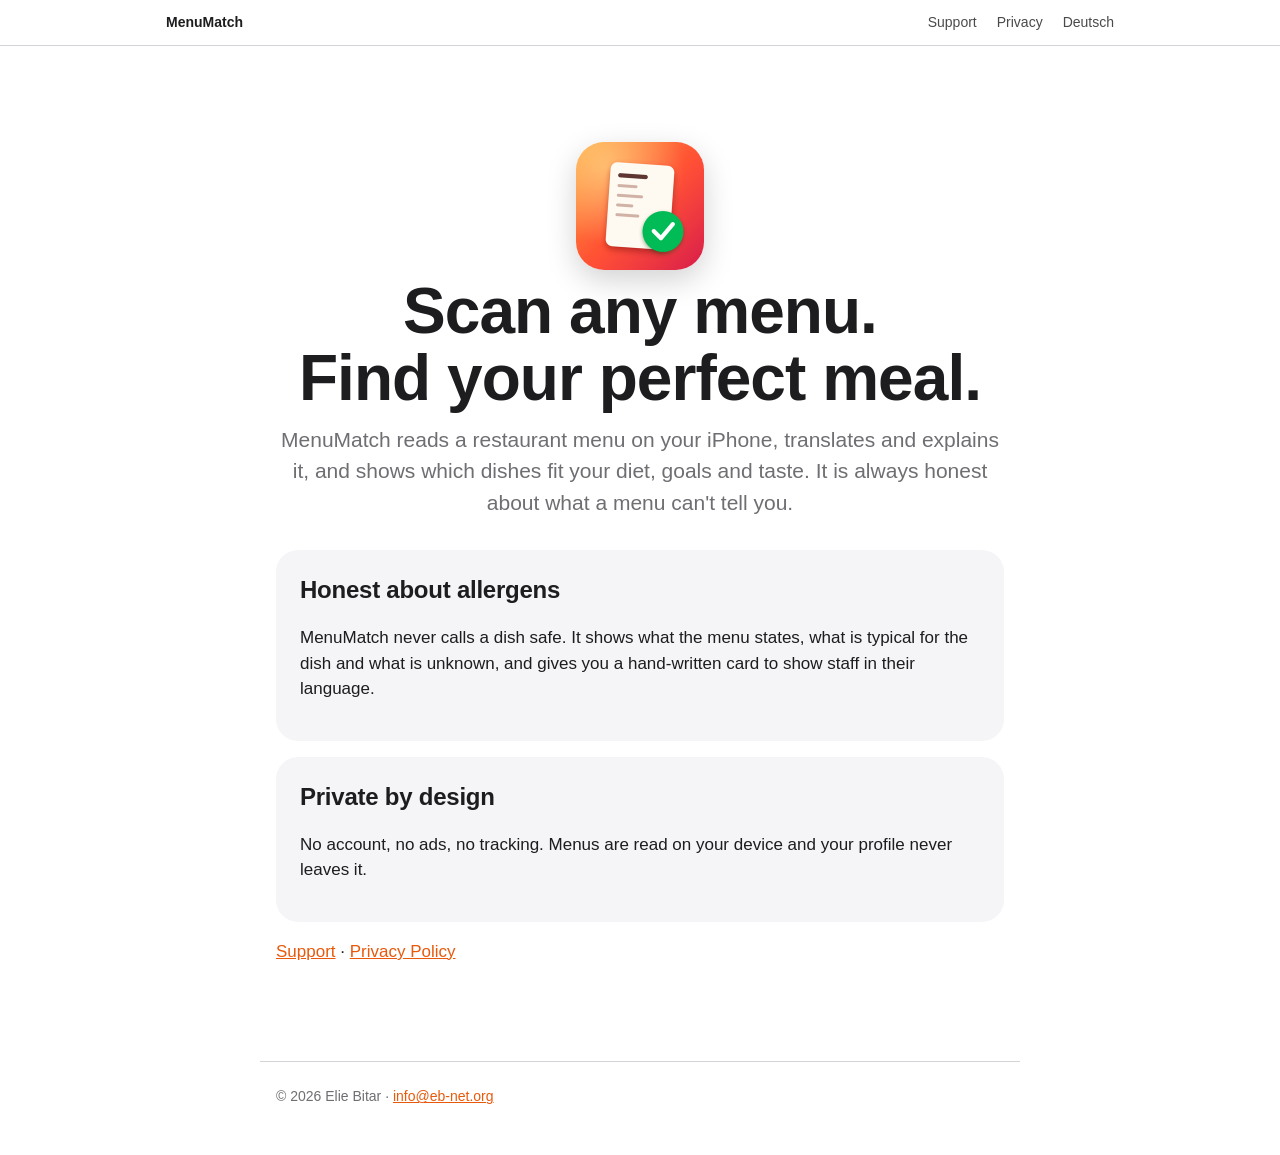
==== index.html @ 0ae488cf "MenuMatch support and privacy pages Co-Authored-By: Claude Opus 5.5 <noreply@anthropic.com>" ====
<!doctype html>
<html lang="en"><head><meta charset="utf-8"><meta name="viewport" content="width=device-width,initial-scale=1">
<title>MenuMatch</title><meta name="description" content="Scan any menu. Find your perfect meal."><meta name="color-scheme" content="light dark">
<link rel="icon" href="icon.png"><link rel="stylesheet" href="style.css"></head>
<body><nav><div><a class="brand" href="index.html">MenuMatch</a><a href="support.html">Support</a><a href="privacy.html">Privacy</a><a href="index-de.html" hreflang="de">Deutsch</a></div></nav>
<main>
<div class="hero"><img src="icon.png" alt="MenuMatch icon"><h1>Scan any menu.<br>Find your perfect meal.</h1>
<p class="lead">MenuMatch reads a restaurant menu on your iPhone, translates and explains it, and shows which dishes fit your diet, goals and taste. It is always honest about what a menu can't tell you.</p></div>
<div class="card"><h2 style="margin-top:0">Honest about allergens</h2><p>MenuMatch never calls a dish safe. It shows what the menu states, what is typical for the dish and what is unknown, and gives you a hand-written card to show staff in their language.</p></div>
<div class="card"><h2 style="margin-top:0">Private by design</h2><p>No account, no ads, no tracking. Menus are read on your device and your profile never leaves it.</p></div>
<p><a href="support.html">Support</a> · <a href="privacy.html">Privacy Policy</a></p></main>
<footer class="muted">© 2026 Elie Bitar · <a href="mailto:info@eb-net.org">info@eb-net.org</a></footer></body></html>
---- style.css ----
:root{--bg:#fff;--fg:#1d1d1f;--muted:#6e6e73;--card:#f5f5f7;--accent:#e8590c;--line:#d2d2d7}
@media (prefers-color-scheme:dark){:root{--bg:#000;--fg:#f5f5f7;--muted:#a1a1a6;--card:#1c1c1e;--accent:#ff8a3d;--line:#38383a}}
*{box-sizing:border-box}
body{margin:0;background:var(--bg);color:var(--fg);font:17px/1.5 -apple-system,BlinkMacSystemFont,"SF Pro Text","Helvetica Neue",sans-serif;-webkit-font-smoothing:antialiased}
nav{position:sticky;top:0;z-index:1;backdrop-filter:saturate(180%) blur(20px);-webkit-backdrop-filter:saturate(180%) blur(20px);background:color-mix(in srgb,var(--bg) 72%,transparent);border-bottom:1px solid var(--line)}
nav div{max-width:980px;margin:0 auto;padding:12px 16px;display:flex;gap:20px;align-items:center;font-size:14px}
nav a{color:var(--fg);text-decoration:none;opacity:.8}nav a:hover{opacity:1}nav .brand{font-weight:600;opacity:1;margin-right:auto}
main{max-width:760px;margin:0 auto;padding:56px 16px 80px}
h1{font-size:clamp(40px,7vw,64px);line-height:1.05;letter-spacing:-.015em;margin:0 0 12px;font-weight:700}
h2{font-size:24px;letter-spacing:-.01em;margin:40px 0 8px}
.lead{font-size:21px;color:var(--muted);margin:0 0 32px}
.card{background:var(--card);border-radius:22px;padding:22px 24px;margin:16px 0}
details{background:var(--card);border-radius:18px;padding:16px 20px;margin:10px 0}
summary{font-weight:600;cursor:pointer}details p{margin:10px 0 0;color:var(--muted)}
a{color:var(--accent)}.muted{color:var(--muted);font-size:14px}
ul{padding-left:20px}li{margin:6px 0}
.hero{text-align:center;padding-top:40px}.hero img{width:128px;height:128px;border-radius:28px;box-shadow:0 10px 30px rgba(0,0,0,.18)}
footer{max-width:760px;margin:0 auto;padding:24px 16px 48px;border-top:1px solid var(--line)}
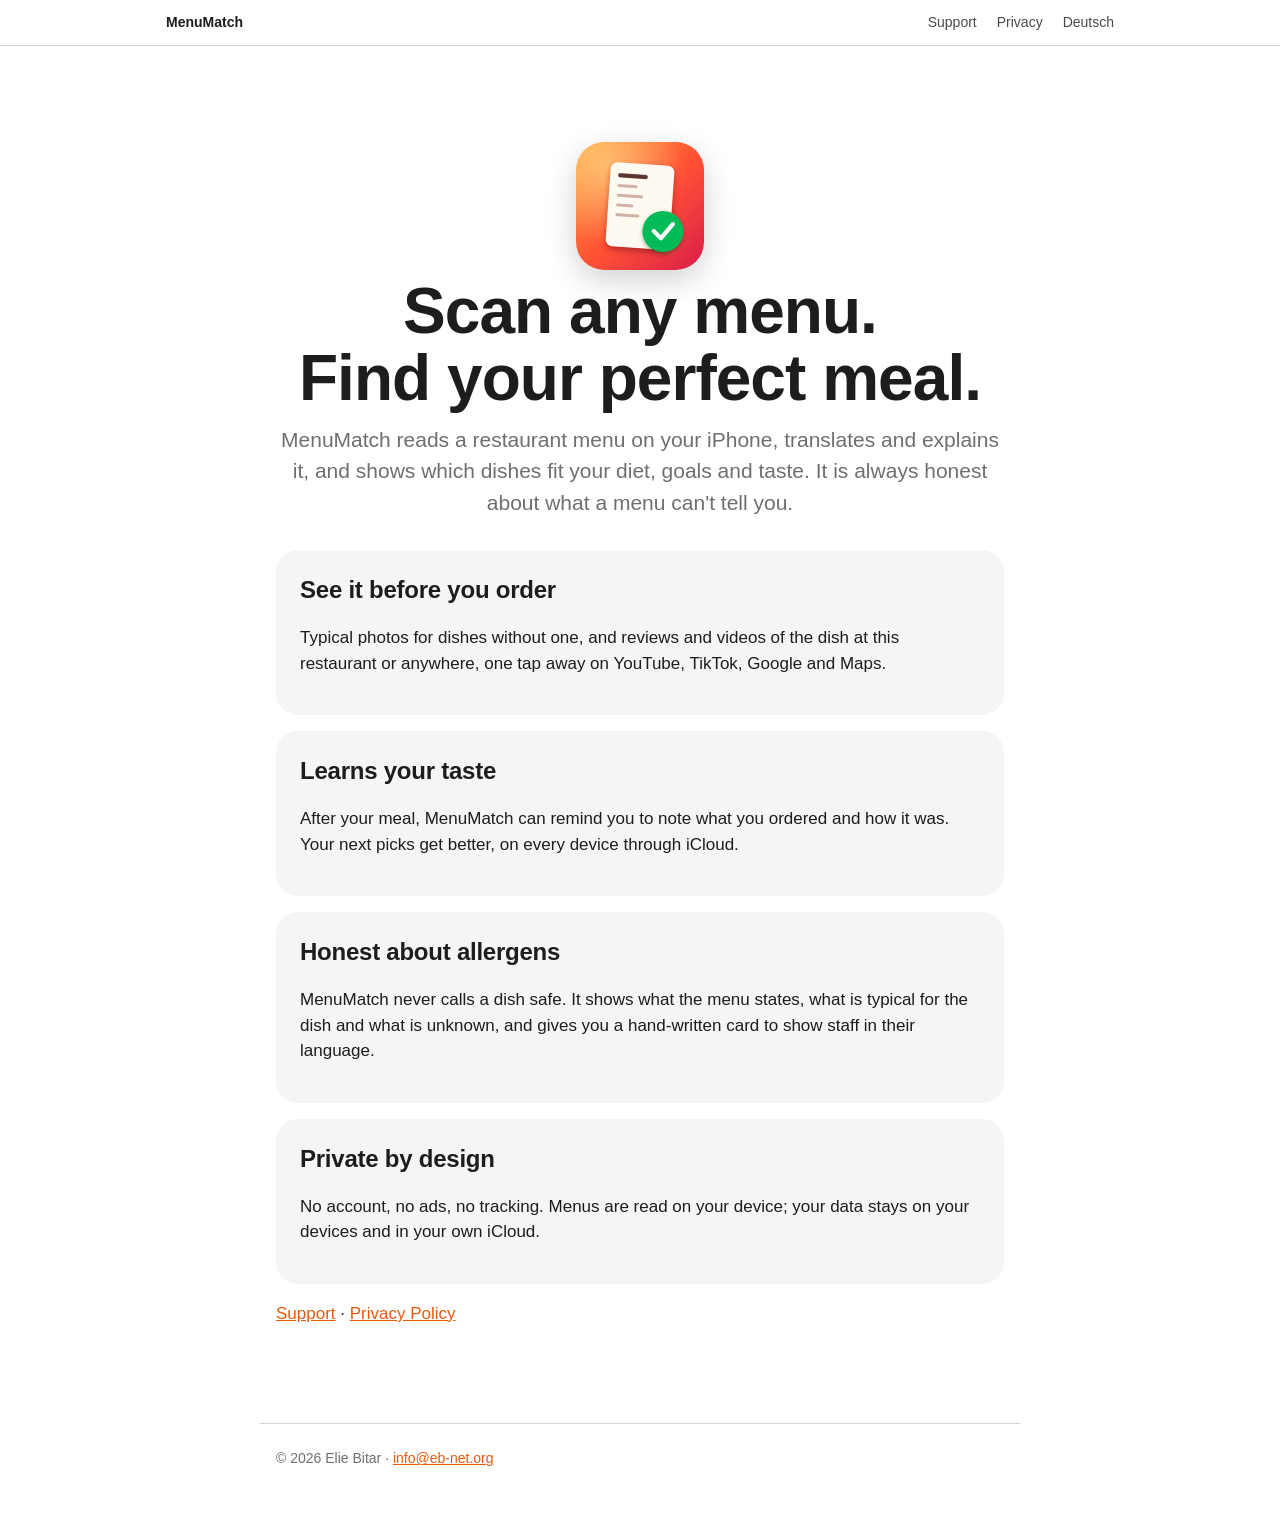
==== commit 5937f791: "Add dish photos, reviews and videos, meal reminders and iCloud sync Updates the home page, support F" ====
--- a/index.html
+++ b/index.html
@@ -6,7 +6,7 @@
 <main>
 <div class="hero"><img src="icon.png" alt="MenuMatch icon"><h1>Scan any menu.<br>Find your perfect meal.</h1>
 <p class="lead">MenuMatch reads a restaurant menu on your iPhone, translates and explains it, and shows which dishes fit your diet, goals and taste. It is always honest about what a menu can't tell you.</p></div>
-<div class="card"><h2 style="margin-top:0">Honest about allergens</h2><p>MenuMatch never calls a dish safe. It shows what the menu states, what is typical for the dish and what is unknown, and gives you a hand-written card to show staff in their language.</p></div>
-<div class="card"><h2 style="margin-top:0">Private by design</h2><p>No account, no ads, no tracking. Menus are read on your device and your profile never leaves it.</p></div>
+<div class="card"><h2 style="margin-top:0">See it before you order</h2><p>Typical photos for dishes without one, and reviews and videos of the dish at this restaurant or anywhere, one tap away on YouTube, TikTok, Google and Maps.</p></div><div class="card"><h2 style="margin-top:0">Learns your taste</h2><p>After your meal, MenuMatch can remind you to note what you ordered and how it was. Your next picks get better, on every device through iCloud.</p></div><div class="card"><h2 style="margin-top:0">Honest about allergens</h2><p>MenuMatch never calls a dish safe. It shows what the menu states, what is typical for the dish and what is unknown, and gives you a hand-written card to show staff in their language.</p></div>
+<div class="card"><h2 style="margin-top:0">Private by design</h2><p>No account, no ads, no tracking. Menus are read on your device; your data stays on your devices and in your own iCloud.</p></div>
 <p><a href="support.html">Support</a> · <a href="privacy.html">Privacy Policy</a></p></main>
 <footer class="muted">© 2026 Elie Bitar · <a href="mailto:info@eb-net.org">info@eb-net.org</a></footer></body></html>
